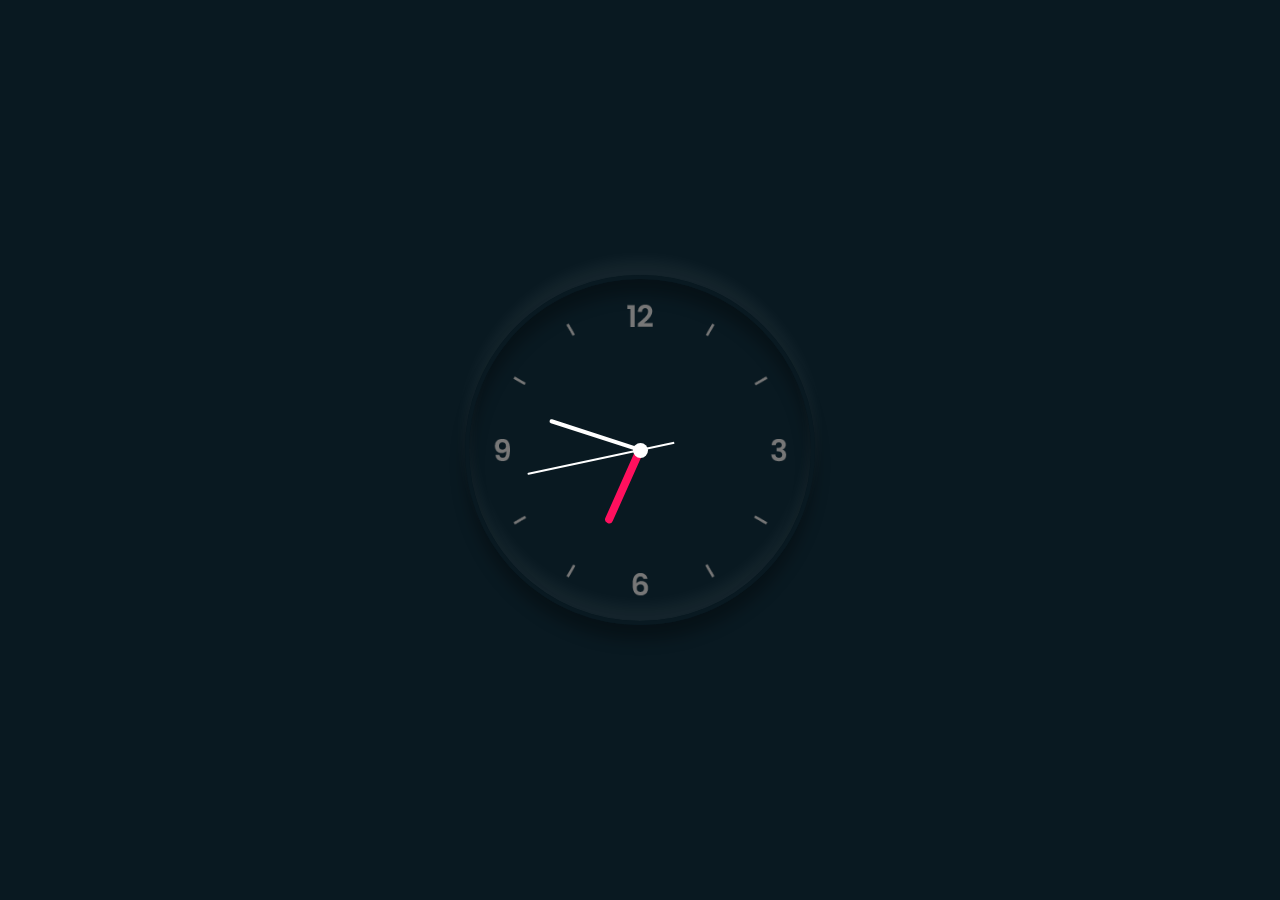
==== Тестовые проекты/clocks/index.html @ d3133d34 "new" ====
<!DOCTYPE html>
<html>
<head>
  <meta charset="UTF-8">
  <meta name="viewport" content="width=device-width, initial-scale=1.0">
  <title>Javascript Clock UI Dark</title>
  <link rel="stylesheet" href="style.css">
</head>
<body>
    <div class="clock">
      <div class="hour">
        <div class="hr" id="hr"></div>
      </div>
      <div class="min">
        <div class="mn" id="mn"></div>
      </div>
      <div class="sec">
        <div class="sc" id="sc"></div>
      </div>
    </div>
    <script type="text/javascript">
      const deg = 6;
      const hr = document.querySelector('#hr');
      const mn = document.querySelector('#mn');
      const sc = document.querySelector('#sc');

      setInterval(() => {
        let day = new Date();
        let hh = day.getHours() * 30;
        let mm = day.getMinutes() * deg;
        let ss = day.getSeconds() * deg;
        hr.style.transform = `rotateZ(${(hh) + (mm/12)}deg)`;
        mn.style.transform = `rotateZ(${mm}deg)`;
        sc.style.transform = `rotateZ(${ss}deg)`;
      })
    </script>
</body>
</html>
---- Тестовые проекты/clocks/style.css ----
* {
  margin: 0;
  padding: 0;
  box-sizing: border-box;
}
body {
  display: flex;
  justify-content: center;
  align-items: center;
  min-height: 100vh;
  background: #091921;
}
.clock {
  width: 350px;
  height: 350px;
  display: flex;
  justify-content: center;
  align-items: center;
  background: url(clock.png);
  background-size: cover;
  border: 4px solid #091921;
  border-radius: 50%;
  box-shadow: 0 -15px 15px rgba(255, 255, 255, 0.05), 
              inset 0 -15px 15px rgba(255, 255, 255, 0.05),
              0 15px 15px rgba(0, 0, 0, 0.3),
              inset 0 15px 15px rgba(0, 0, 0, 0.3);
}
.clock::before {
  content: '';
  position: absolute;
  width: 15px;
  height: 15px;
  background: #ffffff;
  border-radius: 50%;
  z-index: 10000;
}
.clock .hour,
.clock .min,
.clock .sec {
  position: absolute;
}
.clock .hour .hr {
  width: 160px;
  height: 160px;
}
.clock .min .mn {
  width: 190px;
  height: 190px;
}
.clock .sec .sc {
  width: 230px;
  height: 230px;
}
.hr, .mn, .sc {
  display: flex;
  justify-content: center;
  /*align-items: center;*/
  border-radius: 50%;
}
.hr::before{
  content: '';
  position: absolute;
  width: 8px;
  height: 80px;
  background: #ff105e;
  z-index: 10;
  border-radius: 6px 6px 0 0;
}
.mn::before{
  content: '';
  position: absolute;
  width: 4px;
  height: 90px;
  background: #ffffff;
  z-index: 11;
  border-radius: 6px 6px 0 0;
}
.sc::before{
  content: '';
  position: absolute;
  width: 2px;
  height: 150px;
  background: #ffffff;
  z-index: 12;
  border-radius: 6px 6px 0 0;
}
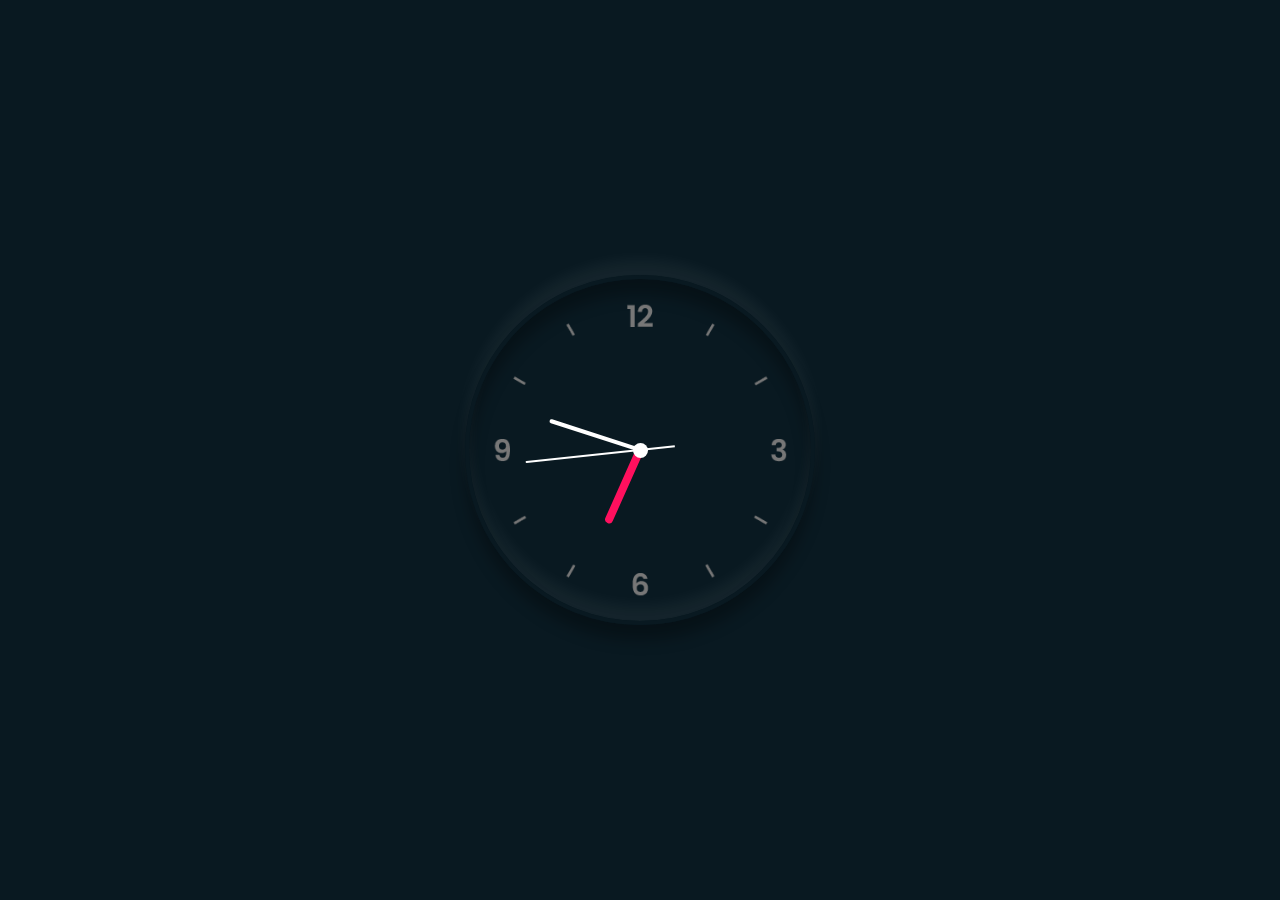
==== commit b40be486: "new" ====
--- a/Тестовые проекты/clocks/index.html
+++ b/Тестовые проекты/clocks/index.html
@@ -35,4 +35,4 @@
       })
     </script>
 </body>
-</html>+</html>
